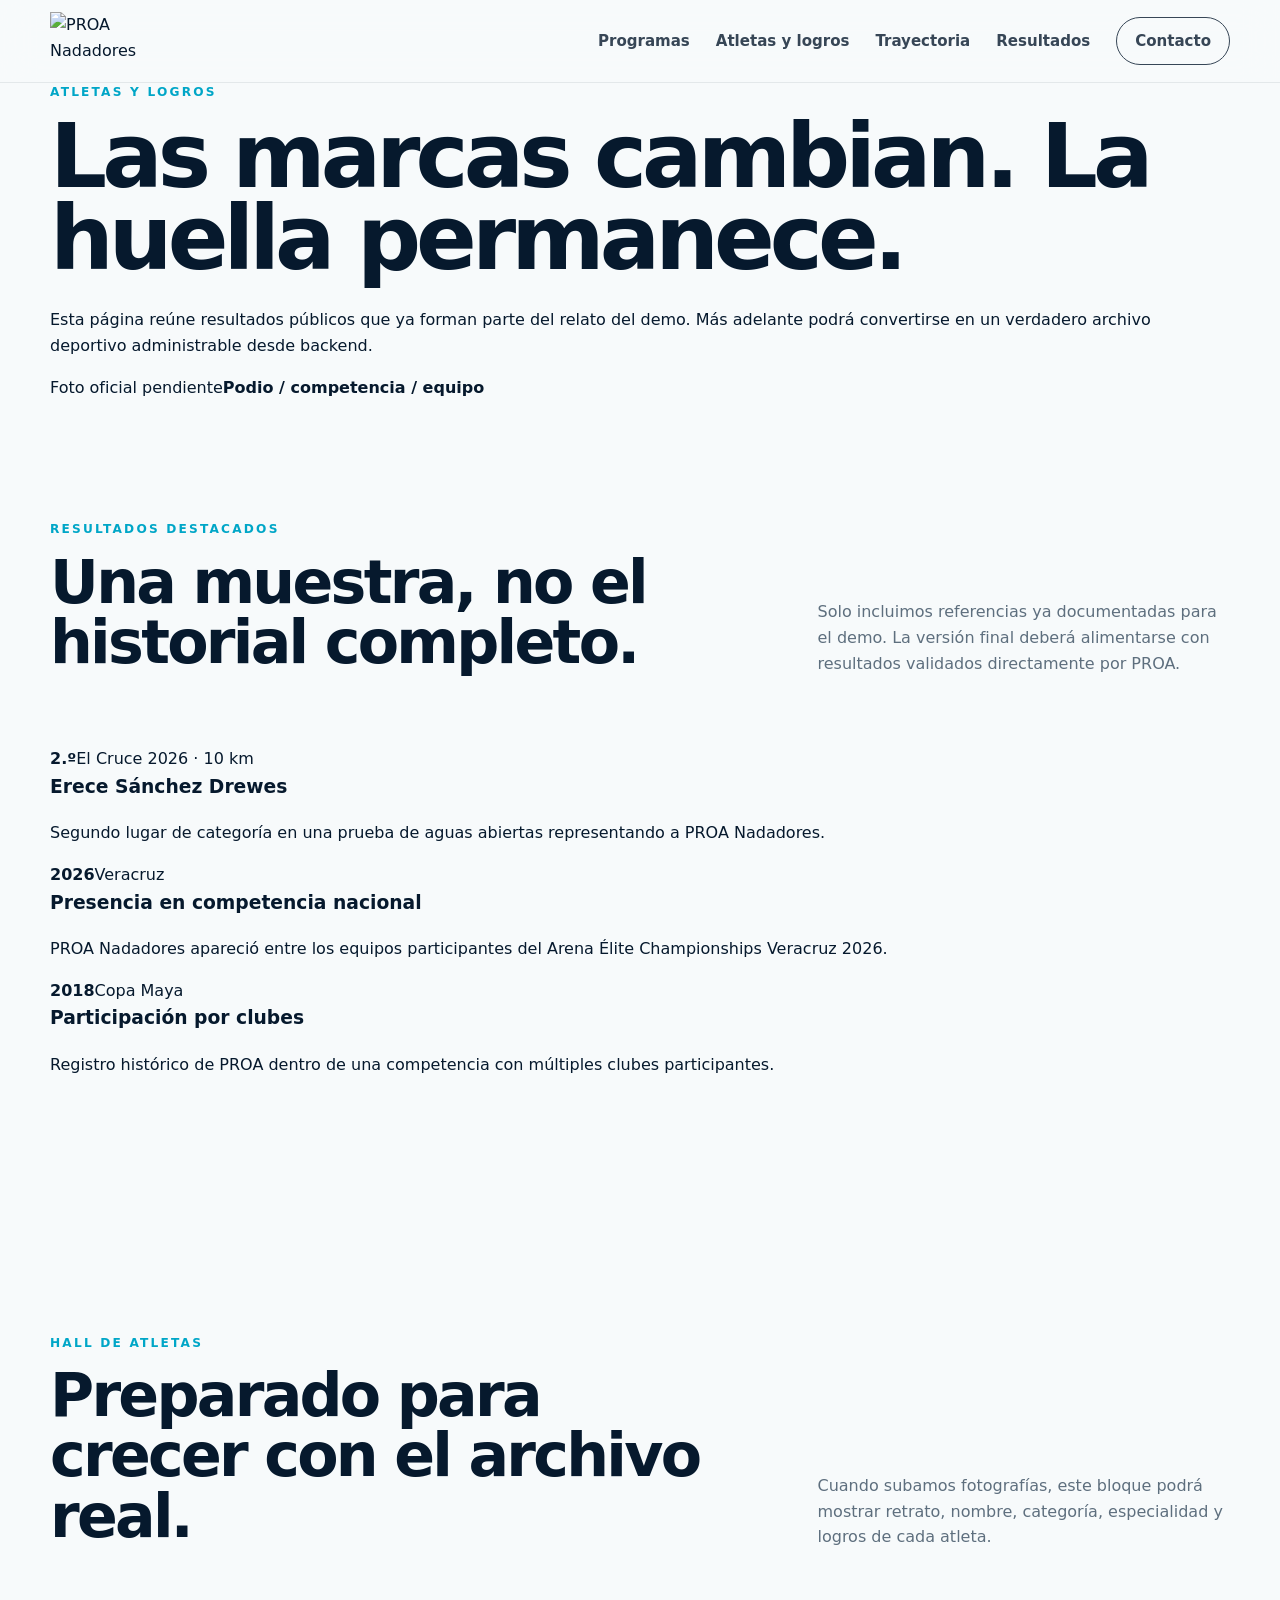
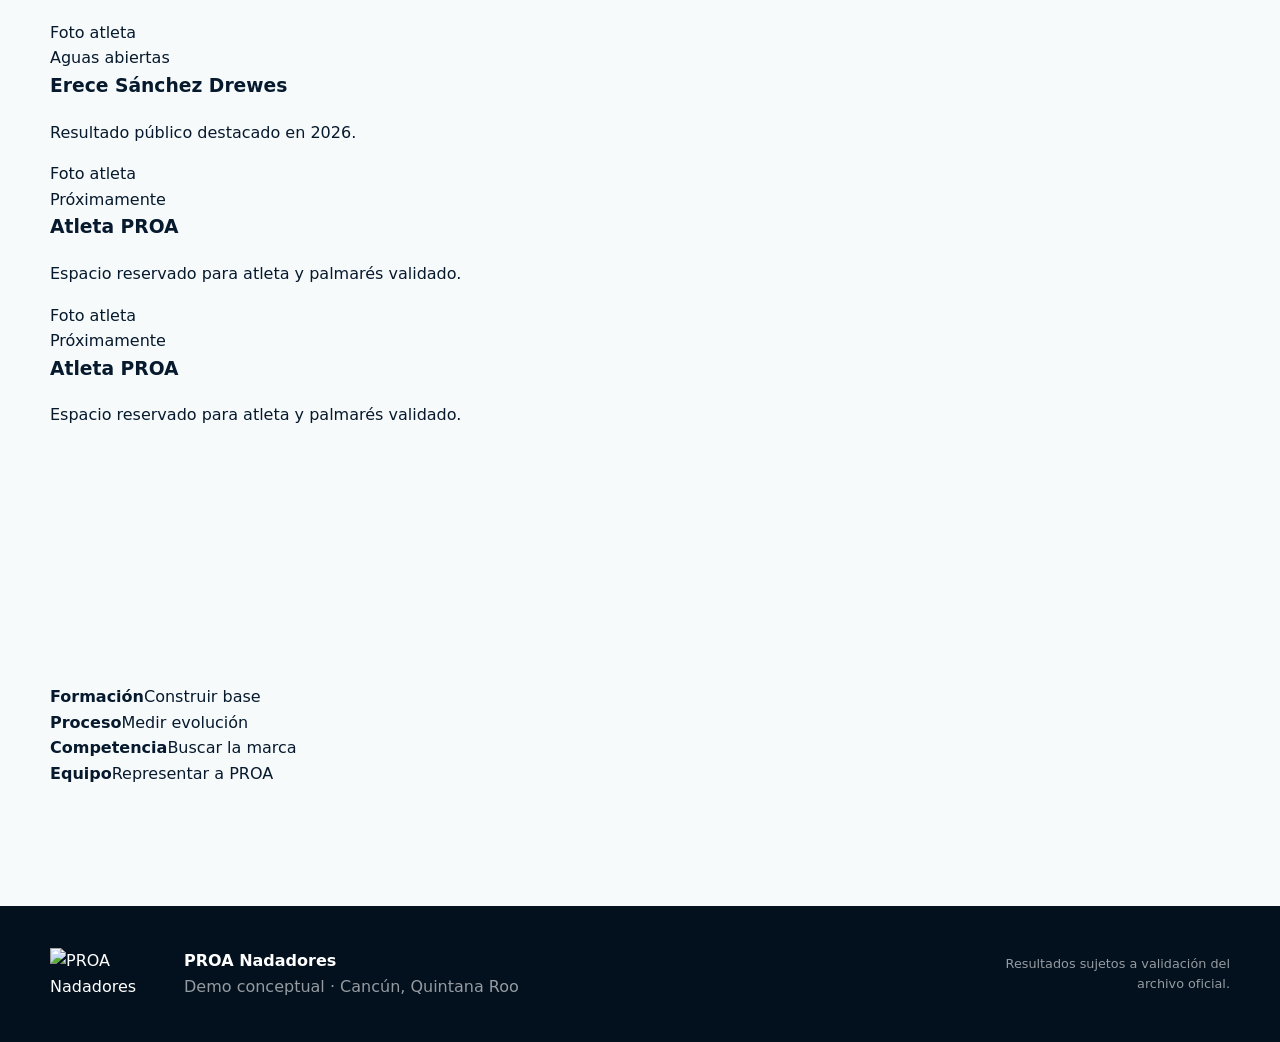
==== site/atletas-logros.html @ 6fd48df7 "Add PROA athletes and achievements page" ====
<!doctype html><html lang="es-MX"><head><meta charset="utf-8"><meta name="viewport" content="width=device-width,initial-scale=1"><title>Atletas y logros | PROA Nadadores</title><meta name="description" content="Atletas, resultados y logros destacados dentro del demo de PROA Nadadores."><meta name="robots" content="noindex,nofollow,noarchive"><link rel="stylesheet" href="assets/site.css"></head><body><a class="skip" href="#contenido">Saltar al contenido</a><header class="topbar"><div class="shell nav-wrap"><a class="brand" href="index.html"><img src="assets/PROA-logo.webp" alt="PROA Nadadores"></a><button class="menu-btn" type="button" aria-expanded="false" aria-controls="menu">Menú</button><nav id="menu" class="menu"><a href="programas.html">Programas</a><a class="active" href="atletas-logros.html">Atletas y logros</a><a href="historia.html">Trayectoria</a><a href="noticias.html">Resultados</a><a class="nav-cta" href="contacto.html">Contacto</a></nav></div></header><main id="contenido"><section class="page-hero page-hero-dark"><div class="shell page-hero-grid"><div><p class="eyebrow">Atletas y logros</p><h1>Las marcas cambian. La huella permanece.</h1><p class="page-lead">Esta página reúne resultados públicos que ya forman parte del relato del demo. Más adelante podrá convertirse en un verdadero archivo deportivo administrable desde backend.</p></div><div class="photo-placeholder inverse"><span>Foto oficial pendiente</span><strong>Podio / competencia / equipo</strong></div></div></section><section class="section"><div class="shell"><div class="section-head"><div><p class="eyebrow">Resultados destacados</p><h2>Una muestra, no el historial completo.</h2></div><p>Solo incluimos referencias ya documentadas para el demo. La versión final deberá alimentarse con resultados validados directamente por PROA.</p></div><div class="achievement-grid"><article class="achievement-card standout"><strong>2.º</strong><span>El Cruce 2026 · 10 km</span><h3>Erece Sánchez Drewes</h3><p>Segundo lugar de categoría en una prueba de aguas abiertas representando a PROA Nadadores.</p></article><article class="achievement-card"><strong>2026</strong><span>Veracruz</span><h3>Presencia en competencia nacional</h3><p>PROA Nadadores apareció entre los equipos participantes del Arena Élite Championships Veracruz 2026.</p></article><article class="achievement-card"><strong>2018</strong><span>Copa Maya</span><h3>Participación por clubes</h3><p>Registro histórico de PROA dentro de una competencia con múltiples clubes participantes.</p></article></div></div></section><section class="section soft"><div class="shell"><div class="section-head"><div><p class="eyebrow">Hall de atletas</p><h2>Preparado para crecer con el archivo real.</h2></div><p>Cuando subamos fotografías, este bloque podrá mostrar retrato, nombre, categoría, especialidad y logros de cada atleta.</p></div><div class="athlete-grid"><article class="athlete-placeholder"><div class="portrait-placeholder">Foto atleta</div><div><span>Aguas abiertas</span><h3>Erece Sánchez Drewes</h3><p>Resultado público destacado en 2026.</p></div></article><article class="athlete-placeholder muted"><div class="portrait-placeholder">Foto atleta</div><div><span>Próximamente</span><h3>Atleta PROA</h3><p>Espacio reservado para atleta y palmarés validado.</p></div></article><article class="athlete-placeholder muted"><div class="portrait-placeholder">Foto atleta</div><div><span>Próximamente</span><h3>Atleta PROA</h3><p>Espacio reservado para atleta y palmarés validado.</p></div></article></div></div></section><section class="section results-strip"><div class="shell stats-row"><div><strong>Formación</strong><span>Construir base</span></div><div><strong>Proceso</strong><span>Medir evolución</span></div><div><strong>Competencia</strong><span>Buscar la marca</span></div><div><strong>Equipo</strong><span>Representar a PROA</span></div></div></section></main><footer class="footer"><div class="shell footer-grid"><img src="assets/PROA-logo.webp" alt="PROA Nadadores"><div><strong>PROA Nadadores</strong><p>Demo conceptual · Cancún, Quintana Roo</p></div><p class="demo-note">Resultados sujetos a validación del archivo oficial.</p></div></footer><script src="assets/site.js" defer></script></body></html>
---- site/assets/site.css ----
:root{--ink:#06192d;--ink-2:#0c2945;--water:#00a6c7;--water-2:#35d2e2;--foam:#eefcff;--paper:#f7fafb;--white:#fff;--line:rgba(6,25,45,.14);--muted:#5e6f7e;--radius:24px;--shadow:0 24px 70px rgba(6,25,45,.12)}*{box-sizing:border-box}html{scroll-behavior:smooth}body{margin:0;font-family:Inter,ui-sans-serif,system-ui,-apple-system,BlinkMacSystemFont,"Segoe UI",sans-serif;color:var(--ink);background:var(--paper);line-height:1.6}img{max-width:100%;display:block}a{color:inherit;text-decoration:none}.shell{width:min(1180px,calc(100% - 40px));margin:auto}.skip{position:absolute;left:-999px;top:8px;background:#fff;padding:10px 14px;z-index:99}.skip:focus{left:8px}.topbar{position:sticky;top:0;z-index:40;background:rgba(247,250,251,.88);backdrop-filter:blur(18px);border-bottom:1px solid rgba(6,25,45,.08)}.nav-wrap{height:82px;display:flex;align-items:center;justify-content:space-between;gap:24px}.brand img{width:96px;height:58px;object-fit:contain}.menu{display:flex;align-items:center;gap:26px;font-size:.94rem;font-weight:700}.menu a{opacity:.8}.menu a:hover{opacity:1}.nav-cta{padding:11px 18px;border:1px solid var(--ink);border-radius:999px}.menu-btn{display:none;border:1px solid var(--line);background:#fff;border-radius:999px;padding:10px 15px;font-weight:800;color:var(--ink)}.hero{position:relative;overflow:hidden;background:linear-gradient(135deg,#041526 0%,#092b48 58%,#056b83 100%);color:#fff;min-height:720px;display:grid;align-items:center}.hero:after{content:"";position:absolute;inset:auto -12% -36% 38%;height:560px;border-radius:50%;background:radial-gradient(circle,rgba(53,210,226,.22),transparent 62%)}.hero-grid{position:relative;z-index:2;display:grid;grid-template-columns:1.15fr .85fr;gap:80px;align-items:center;padding:110px 0}.eyebrow{text-transform:uppercase;letter-spacing:.18em;font-size:.76rem;font-weight:900;color:var(--water)}.hero .eyebrow,.results .eyebrow{color:var(--water-2)}h1,h2,h3,p{margin-top:0}h1{font-size:clamp(3.3rem,7vw,6.9rem);line-height:.92;letter-spacing:-.055em;margin-bottom:28px}h1 span{color:var(--water-2)}h2{font-size:clamp(2.35rem,4.7vw,4.8rem);line-height:1;letter-spacing:-.045em;margin-bottom:20px}.hero-lead{font-size:1.18rem;max-width:680px;color:rgba(255,255,255,.77)}.hero-actions{display:flex;flex-wrap:wrap;gap:12px;margin:34px 0}.btn{display:inline-flex;align-items:center;justify-content:center;border-radius:999px;padding:14px 20px;font-weight:900}.btn-primary{background:var(--water-2);color:var(--ink)}.btn-ghost{border:1px solid rgba(255,255,255,.4);color:#fff}.hero-meta{display:flex;gap:10px;flex-wrap:wrap}.hero-meta span{border:1px solid rgba(255,255,255,.18);background:rgba(255,255,255,.05);padding:8px 12px;border-radius:999px;font-size:.82rem}.hero-mark{text-align:center}.logo-stage{position:relative;aspect-ratio:1;display:grid;place-items:center}.logo-stage img{width:62%;position:relative;z-index:2;filter:drop-shadow(0 24px 30px rgba(0,0,0,.28))}.ring{position:absolute;border-radius:50%;border:1px solid rgba(255,255,255,.22)}.ring-one{inset:7%}.ring-two{inset:20%;border-style:dashed;animation:spin 18s linear infinite}@keyframes spin{to{transform:rotate(360deg)}}.hero-mark p{color:rgba(255,255,255,.65);font-size:.85rem;letter-spacing:.12em;text-transform:uppercase}.lane{position:absolute;height:2px;background:linear-gradient(90deg,transparent,rgba(255,255,255,.2),transparent);width:130%;transform:rotate(-13deg);left:-15%}.lane-a{top:20%}.lane-b{top:48%}.lane-c{top:76%}.section{padding:120px 0}.section-dark{background:var(--ink);color:#fff;padding:80px 0}.statement-grid{display:grid;grid-template-columns:.35fr 1.65fr;gap:50px}.statement h2{margin:0;max-width:960px}.section-head{display:grid;grid-template-columns:1.25fr .75fr;gap:80px;align-items:end;margin-bottom:54px}.section-head p:last-child{color:var(--muted);max-width:520px}.program-grid{display:grid;grid-template-columns:repeat(12,1fr);gap:18px}.program-card{grid-column:span 4;min-height:300px;background:#fff;border:1px solid var(--line);border-radius:var(--radius);padding:30px;display:flex;flex-direction:column;box-shadow:0 8px 30px rgba(6,25,45,.04)}.program-card.feature{grid-column:span 8;background:linear-gradient(135deg,#fff,#eafbff)}.program-card.secondary{grid-column:span 4;opacity:.82}.program-card .num{font-size:.8rem;font-weight:900;color:var(--water);letter-spacing:.12em}.program-card h3{font-size:1.55rem;margin:36px 0 10px}.program-card p{color:var(--muted)}.tag{margin-top:auto;font-size:.78rem;font-weight:900;text-transform:uppercase;letter-spacing:.12em}.results{background:linear-gradient(145deg,#041526,#0b2d4b);color:#fff}.section-head.light p:last-child{color:rgba(255,255,255,.65)}.result-grid{display:grid;grid-template-columns:repeat(3,1fr);gap:18px}.result-card{border:1px solid rgba(255,255,255,.14);background:rgba(255,255,255,.05);border-radius:var(--radius);padding:34px;min-height:330px}.result-card strong{font-size:3.2rem;display:block;line-height:1;color:var(--water-2);letter-spacing:-.05em}.result-card span{display:block;color:rgba(255,255,255,.55);font-size:.8rem;text-transform:uppercase;letter-spacing:.12em;margin:8px 0 34px}.result-card h3{font-size:1.5rem}.result-card p{color:rgba(255,255,255,.68)}.result-card.standout{background:var(--water-2);color:var(--ink);border-color:transparent;transform:translateY(-18px)}.result-card.standout strong{color:var(--ink)}.result-card.standout span,.result-card.standout p{color:rgba(6,25,45,.68)}.history-grid{display:grid;grid-template-columns:.78fr 1.22fr;gap:90px}.sticky-copy{position:sticky;top:120px;align-self:start}.sticky-copy p:last-child{color:var(--muted)}.timeline{border-left:1px solid var(--line)}.time-item{display:grid;grid-template-columns:120px 1fr;gap:24px;padding:8px 0 52px 28px;position:relative}.time-item:before{content:"";position:absolute;left:-6px;top:12px;width:11px;height:11px;border-radius:50%;background:var(--water)}.time-item span{font-weight:950;color:var(--water);letter-spacing:.05em}.time-item h3{font-size:1.35rem;margin-bottom:6px}.time-item p{color:var(--muted)}.news{background:#edf5f7}.news-grid{display:grid;grid-template-columns:repeat(3,1fr);gap:18px}.news-card{background:#fff;border-radius:var(--radius);padding:30px;border:1px solid var(--line);min-height:290px;display:flex;flex-direction:column}.news-card>span{font-size:.76rem;text-transform:uppercase;letter-spacing:.12em;font-weight:900;color:var(--water)}.news-card h3{font-size:1.55rem;margin:30px 0 8px}.news-card p{color:var(--muted)}.news-card a{margin-top:auto;font-weight:900}.news-card.muted{background:transparent;border-style:dashed}.contact{background:#fff}.contact-grid{display:grid;grid-template-columns:1fr 1fr;gap:80px;align-items:center}.contact-grid>div:first-child p:last-child{color:var(--muted);max-width:580px}.contact-panel{border-top:1px solid var(--line)}.contact-panel a{display:flex;justify-content:space-between;gap:18px;padding:21px 0;border-bottom:1px solid var(--line)}.contact-panel span{color:var(--muted)}.contact-panel strong{text-align:right}.footer{background:#03111e;color:#fff;padding:42px 0}.footer-grid{display:grid;grid-template-columns:110px 1fr auto;align-items:center;gap:24px}.footer img{width:90px;max-height:62px;object-fit:contain}.footer p{margin:0;color:rgba(255,255,255,.58)}.demo-note{font-size:.8rem;max-width:260px;text-align:right}.reveal{opacity:0;transform:translateY(18px);transition:opacity .7s ease,transform .7s ease}.reveal.visible{opacity:1;transform:none}@media (prefers-reduced-motion:reduce){html{scroll-behavior:auto}.reveal{opacity:1;transform:none;transition:none}.ring-two{animation:none}}@media (max-width:900px){.menu-btn{display:block}.menu{display:none;position:absolute;top:72px;left:20px;right:20px;flex-direction:column;align-items:stretch;background:#fff;border:1px solid var(--line);border-radius:18px;padding:18px;box-shadow:var(--shadow)}.menu.open{display:flex}.hero-grid,.section-head,.history-grid,.contact-grid,.statement-grid{grid-template-columns:1fr;gap:36px}.hero-grid{padding:86px 0 70px}.hero-mark{max-width:480px;margin:auto}.section{padding:84px 0}.program-card,.program-card.feature,.program-card.secondary{grid-column:span 6}.result-grid,.news-grid{grid-template-columns:1fr}.result-card.standout{transform:none}.sticky-copy{position:static}.footer-grid{grid-template-columns:80px 1fr}.demo-note{grid-column:1/-1;text-align:left}.section-head{margin-bottom:38px}}@media (max-width:620px){.shell{width:min(100% - 28px,1180px)}.nav-wrap{height:72px}.brand img{width:82px}h1{font-size:clamp(3rem,15vw,4.8rem)}h2{font-size:clamp(2.2rem,11vw,3.6rem)}.hero{min-height:auto}.hero-actions{flex-direction:column;align-items:stretch}.program-card,.program-card.feature,.program-card.secondary{grid-column:1/-1}.program-card{min-height:260px}.time-item{grid-template-columns:1fr;gap:6px}.footer-grid{grid-template-columns:1fr}.contact-panel a{flex-direction:column}.contact-panel strong{text-align:left}.statement-grid{gap:10px}}
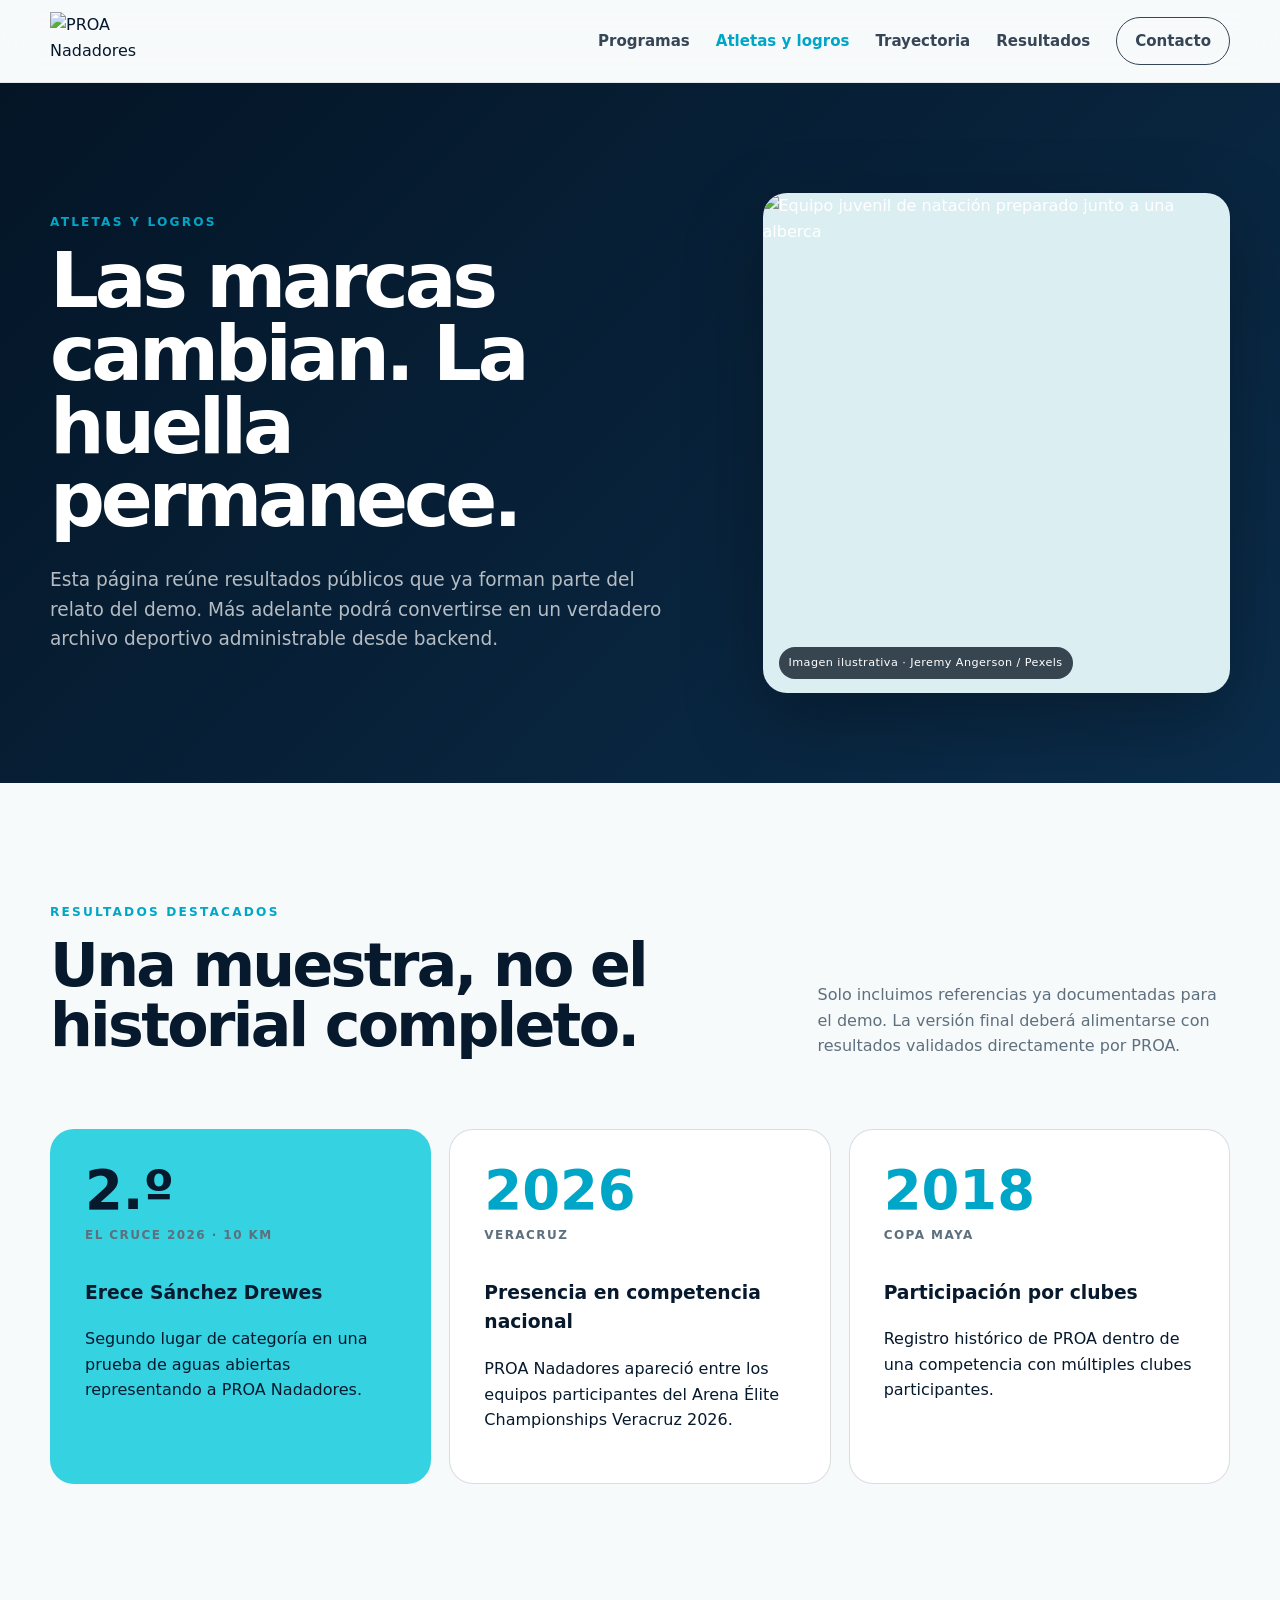
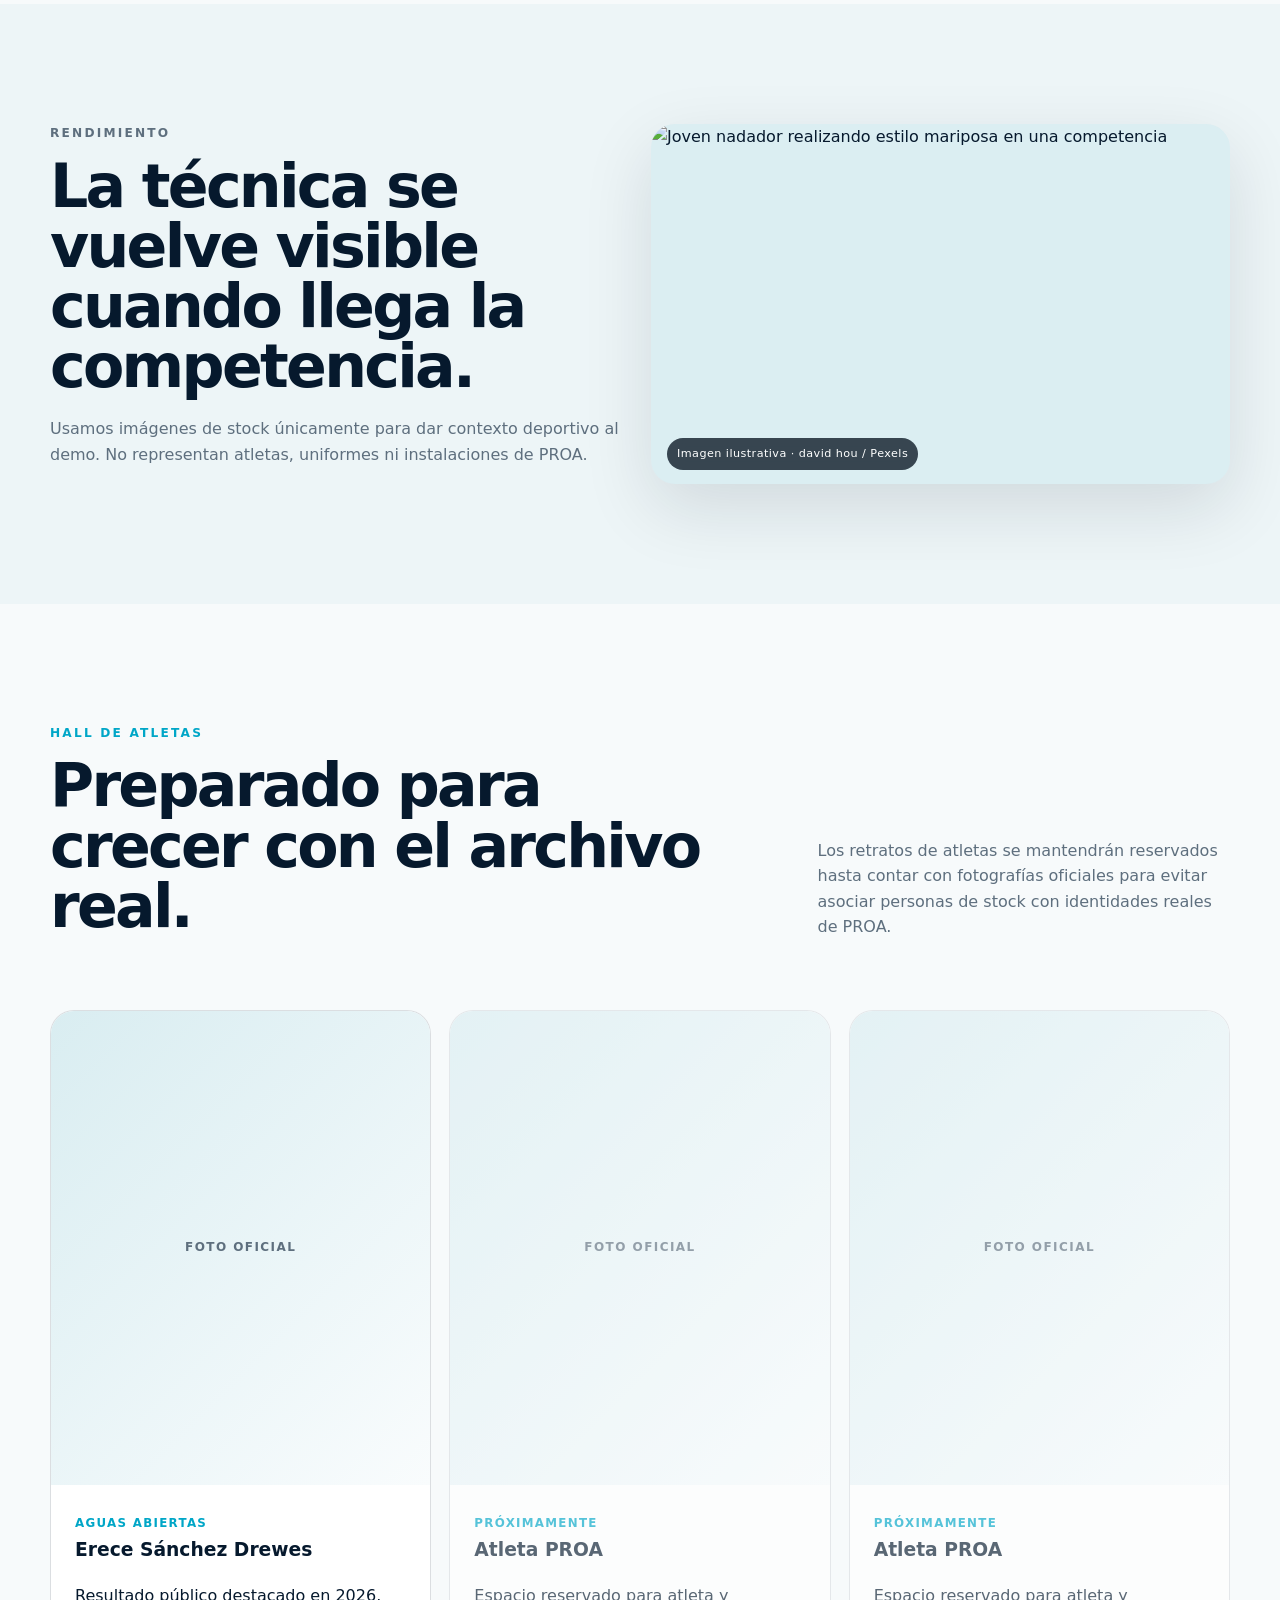
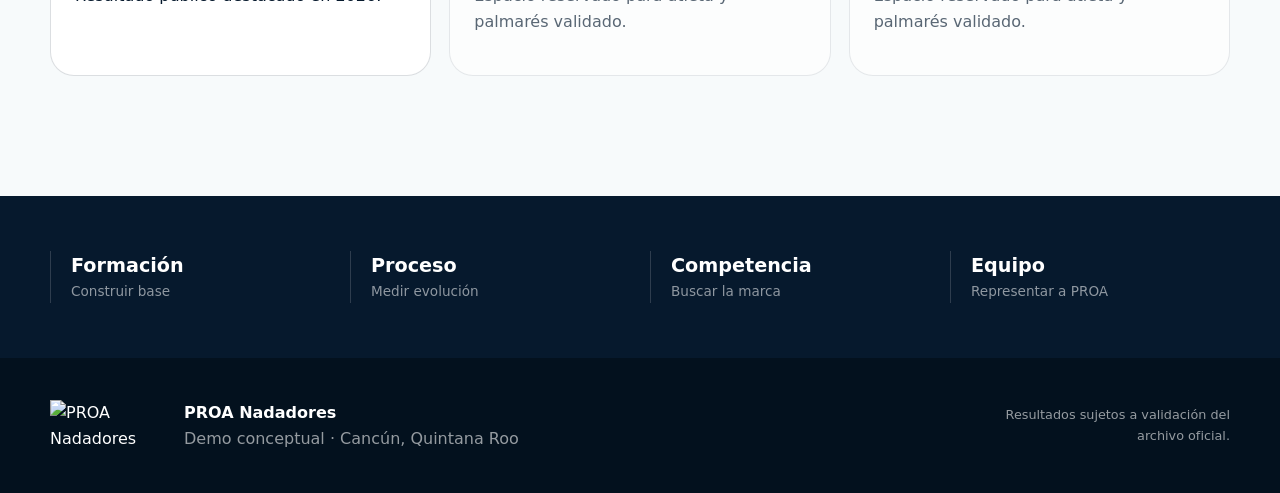
==== commit 413c7007: "Add licensed youth swim imagery to athletes page" ====
--- a/site/atletas-logros.html
+++ b/site/atletas-logros.html
@@ -1 +1 @@
-<!doctype html><html lang="es-MX"><head><meta charset="utf-8"><meta name="viewport" content="width=device-width,initial-scale=1"><title>Atletas y logros | PROA Nadadores</title><meta name="description" content="Atletas, resultados y logros destacados dentro del demo de PROA Nadadores."><meta name="robots" content="noindex,nofollow,noarchive"><link rel="stylesheet" href="assets/site.css"></head><body><a class="skip" href="#contenido">Saltar al contenido</a><header class="topbar"><div class="shell nav-wrap"><a class="brand" href="index.html"><img src="assets/PROA-logo.webp" alt="PROA Nadadores"></a><button class="menu-btn" type="button" aria-expanded="false" aria-controls="menu">Menú</button><nav id="menu" class="menu"><a href="programas.html">Programas</a><a class="active" href="atletas-logros.html">Atletas y logros</a><a href="historia.html">Trayectoria</a><a href="noticias.html">Resultados</a><a class="nav-cta" href="contacto.html">Contacto</a></nav></div></header><main id="contenido"><section class="page-hero page-hero-dark"><div class="shell page-hero-grid"><div><p class="eyebrow">Atletas y logros</p><h1>Las marcas cambian. La huella permanece.</h1><p class="page-lead">Esta página reúne resultados públicos que ya forman parte del relato del demo. Más adelante podrá convertirse en un verdadero archivo deportivo administrable desde backend.</p></div><div class="photo-placeholder inverse"><span>Foto oficial pendiente</span><strong>Podio / competencia / equipo</strong></div></div></section><section class="section"><div class="shell"><div class="section-head"><div><p class="eyebrow">Resultados destacados</p><h2>Una muestra, no el historial completo.</h2></div><p>Solo incluimos referencias ya documentadas para el demo. La versión final deberá alimentarse con resultados validados directamente por PROA.</p></div><div class="achievement-grid"><article class="achievement-card standout"><strong>2.º</strong><span>El Cruce 2026 · 10 km</span><h3>Erece Sánchez Drewes</h3><p>Segundo lugar de categoría en una prueba de aguas abiertas representando a PROA Nadadores.</p></article><article class="achievement-card"><strong>2026</strong><span>Veracruz</span><h3>Presencia en competencia nacional</h3><p>PROA Nadadores apareció entre los equipos participantes del Arena Élite Championships Veracruz 2026.</p></article><article class="achievement-card"><strong>2018</strong><span>Copa Maya</span><h3>Participación por clubes</h3><p>Registro histórico de PROA dentro de una competencia con múltiples clubes participantes.</p></article></div></div></section><section class="section soft"><div class="shell"><div class="section-head"><div><p class="eyebrow">Hall de atletas</p><h2>Preparado para crecer con el archivo real.</h2></div><p>Cuando subamos fotografías, este bloque podrá mostrar retrato, nombre, categoría, especialidad y logros de cada atleta.</p></div><div class="athlete-grid"><article class="athlete-placeholder"><div class="portrait-placeholder">Foto atleta</div><div><span>Aguas abiertas</span><h3>Erece Sánchez Drewes</h3><p>Resultado público destacado en 2026.</p></div></article><article class="athlete-placeholder muted"><div class="portrait-placeholder">Foto atleta</div><div><span>Próximamente</span><h3>Atleta PROA</h3><p>Espacio reservado para atleta y palmarés validado.</p></div></article><article class="athlete-placeholder muted"><div class="portrait-placeholder">Foto atleta</div><div><span>Próximamente</span><h3>Atleta PROA</h3><p>Espacio reservado para atleta y palmarés validado.</p></div></article></div></div></section><section class="section results-strip"><div class="shell stats-row"><div><strong>Formación</strong><span>Construir base</span></div><div><strong>Proceso</strong><span>Medir evolución</span></div><div><strong>Competencia</strong><span>Buscar la marca</span></div><div><strong>Equipo</strong><span>Representar a PROA</span></div></div></section></main><footer class="footer"><div class="shell footer-grid"><img src="assets/PROA-logo.webp" alt="PROA Nadadores"><div><strong>PROA Nadadores</strong><p>Demo conceptual · Cancún, Quintana Roo</p></div><p class="demo-note">Resultados sujetos a validación del archivo oficial.</p></div></footer><script src="assets/site.js" defer></script></body></html>+<!doctype html><html lang="es-MX"><head><meta charset="utf-8"><meta name="viewport" content="width=device-width,initial-scale=1"><title>Atletas y logros | PROA Nadadores</title><meta name="description" content="Atletas, resultados y logros destacados dentro del demo de PROA Nadadores."><meta name="robots" content="noindex,nofollow,noarchive"><link rel="stylesheet" href="assets/site.css"><link rel="stylesheet" href="assets/pages.css"></head><body><a class="skip" href="#contenido">Saltar al contenido</a><header class="topbar"><div class="shell nav-wrap"><a class="brand" href="index.html"><img src="assets/PROA-logo.webp" alt="PROA Nadadores"></a><button class="menu-btn" type="button" aria-expanded="false" aria-controls="menu">Menú</button><nav id="menu" class="menu"><a href="programas.html">Programas</a><a class="active" href="atletas-logros.html">Atletas y logros</a><a href="historia.html">Trayectoria</a><a href="noticias.html">Resultados</a><a class="nav-cta" href="contacto.html">Contacto</a></nav></div></header><main id="contenido"><section class="page-hero page-hero-dark"><div class="shell page-hero-grid"><div><p class="eyebrow">Atletas y logros</p><h1>Las marcas cambian. La huella permanece.</h1><p class="page-lead">Esta página reúne resultados públicos que ya forman parte del relato del demo. Más adelante podrá convertirse en un verdadero archivo deportivo administrable desde backend.</p></div><figure class="licensed-photo tall"><img src="https://images.pexels.com/photos/15556516/pexels-photo-15556516.jpeg?auto=compress&cs=tinysrgb&w=1600" alt="Equipo juvenil de natación preparado junto a una alberca"><figcaption>Imagen ilustrativa · Jeremy Angerson / Pexels</figcaption></figure></div></section><section class="section"><div class="shell"><div class="section-head"><div><p class="eyebrow">Resultados destacados</p><h2>Una muestra, no el historial completo.</h2></div><p>Solo incluimos referencias ya documentadas para el demo. La versión final deberá alimentarse con resultados validados directamente por PROA.</p></div><div class="achievement-grid"><article class="achievement-card standout"><strong>2.º</strong><span>El Cruce 2026 · 10 km</span><h3>Erece Sánchez Drewes</h3><p>Segundo lugar de categoría en una prueba de aguas abiertas representando a PROA Nadadores.</p></article><article class="achievement-card"><strong>2026</strong><span>Veracruz</span><h3>Presencia en competencia nacional</h3><p>PROA Nadadores apareció entre los equipos participantes del Arena Élite Championships Veracruz 2026.</p></article><article class="achievement-card"><strong>2018</strong><span>Copa Maya</span><h3>Participación por clubes</h3><p>Registro histórico de PROA dentro de una competencia con múltiples clubes participantes.</p></article></div></div></section><section class="section soft"><div class="shell visual-band"><div class="visual-copy"><p class="eyebrow">Rendimiento</p><h2>La técnica se vuelve visible cuando llega la competencia.</h2><p>Usamos imágenes de stock únicamente para dar contexto deportivo al demo. No representan atletas, uniformes ni instalaciones de PROA.</p></div><figure class="licensed-photo"><img src="https://images.pexels.com/photos/30551087/pexels-photo-30551087.jpeg?auto=compress&cs=tinysrgb&w=1600" alt="Joven nadador realizando estilo mariposa en una competencia"><figcaption>Imagen ilustrativa · david hou / Pexels</figcaption></figure></div></section><section class="section"><div class="shell"><div class="section-head"><div><p class="eyebrow">Hall de atletas</p><h2>Preparado para crecer con el archivo real.</h2></div><p>Los retratos de atletas se mantendrán reservados hasta contar con fotografías oficiales para evitar asociar personas de stock con identidades reales de PROA.</p></div><div class="athlete-grid"><article class="athlete-placeholder"><div class="portrait-placeholder">Foto oficial</div><div><span>Aguas abiertas</span><h3>Erece Sánchez Drewes</h3><p>Resultado público destacado en 2026.</p></div></article><article class="athlete-placeholder muted"><div class="portrait-placeholder">Foto oficial</div><div><span>Próximamente</span><h3>Atleta PROA</h3><p>Espacio reservado para atleta y palmarés validado.</p></div></article><article class="athlete-placeholder muted"><div class="portrait-placeholder">Foto oficial</div><div><span>Próximamente</span><h3>Atleta PROA</h3><p>Espacio reservado para atleta y palmarés validado.</p></div></article></div></div></section><section class="section results-strip"><div class="shell stats-row"><div><strong>Formación</strong><span>Construir base</span></div><div><strong>Proceso</strong><span>Medir evolución</span></div><div><strong>Competencia</strong><span>Buscar la marca</span></div><div><strong>Equipo</strong><span>Representar a PROA</span></div></div></section></main><footer class="footer"><div class="shell footer-grid"><img src="assets/PROA-logo.webp" alt="PROA Nadadores"><div><strong>PROA Nadadores</strong><p>Demo conceptual · Cancún, Quintana Roo</p></div><p class="demo-note">Resultados sujetos a validación del archivo oficial.</p></div></footer><script src="assets/site.js" defer></script></body></html>
--- a/site/assets/pages.css
+++ b/site/assets/pages.css
@@ -0,0 +1 @@
+.menu a.active{opacity:1;color:var(--water)}.page-hero{padding:110px 0 90px;background:linear-gradient(180deg,#f7fafb,#edf7f9);overflow:hidden}.page-hero-dark{background:linear-gradient(135deg,#041526,#0b2d4b);color:#fff}.page-hero-grid{display:grid;grid-template-columns:1.15fr .85fr;gap:80px;align-items:center}.page-hero h1{font-size:clamp(3.2rem,6vw,6rem);line-height:.95;max-width:850px}.page-lead{font-size:1.16rem;max-width:720px;color:var(--muted)}.page-hero-dark .page-lead{color:rgba(255,255,255,.7)}.photo-placeholder{min-height:350px;border:1px dashed rgba(6,25,45,.25);border-radius:var(--radius);background:linear-gradient(135deg,rgba(0,166,199,.08),rgba(53,210,226,.18));display:flex;flex-direction:column;justify-content:flex-end;padding:28px;position:relative;overflow:hidden}.photo-placeholder:before{content:"";position:absolute;inset:12%;border:1px solid rgba(6,25,45,.08);border-radius:50%}.photo-placeholder span{font-size:.72rem;letter-spacing:.14em;text-transform:uppercase;font-weight:900;color:var(--water);position:relative}.photo-placeholder strong{font-size:1.35rem;position:relative}.photo-placeholder.inverse{border-color:rgba(255,255,255,.22);background:rgba(255,255,255,.05)}.photo-placeholder.inverse strong{color:#fff}.photo-placeholder.wide{grid-column:span 2}.detail-grid{display:grid;grid-template-columns:repeat(2,1fr);gap:20px}.detail-card{background:#fff;border:1px solid var(--line);border-radius:var(--radius);padding:36px;min-height:360px}.detail-card.feature{grid-column:1/-1;background:linear-gradient(135deg,#fff,#eafcff)}.detail-card.dark{background:var(--ink);color:#fff}.detail-card.secondary{opacity:.82}.detail-card .num{font-size:.78rem;font-weight:900;color:var(--water);letter-spacing:.15em}.detail-card h2{font-size:clamp(2rem,4vw,3.5rem);margin:24px 0 14px}.detail-card p,.detail-card li{color:var(--muted)}.detail-card.dark p,.detail-card.dark li{color:rgba(255,255,255,.68)}.detail-card ul,.info-card ul{padding-left:20px}.pill-row{display:flex;gap:8px;flex-wrap:wrap;margin-top:24px}.pill-row span{font-size:.72rem;text-transform:uppercase;letter-spacing:.1em;border:1px solid var(--line);padding:7px 10px;border-radius:999px;font-weight:900}.callout{background:#dff7fb}.callout-grid{display:grid;grid-template-columns:1.2fr .8fr;gap:70px;align-items:end}.callout-grid>p{color:var(--muted)}.soft{background:#edf5f7}.achievement-grid{display:grid;grid-template-columns:repeat(3,1fr);gap:18px}.achievement-card{background:#fff;border:1px solid var(--line);border-radius:var(--radius);padding:34px;min-height:310px}.achievement-card strong{display:block;font-size:3.4rem;line-height:1;color:var(--water)}.achievement-card>span{display:block;margin:8px 0 32px;color:var(--muted);font-size:.75rem;letter-spacing:.12em;text-transform:uppercase;font-weight:800}.achievement-card.standout{background:var(--water-2);border-color:transparent}.achievement-card.standout strong{color:var(--ink)}.athlete-grid{display:grid;grid-template-columns:repeat(3,1fr);gap:18px}.athlete-placeholder{background:#fff;border:1px solid var(--line);border-radius:var(--radius);overflow:hidden}.athlete-placeholder.muted{opacity:.65}.portrait-placeholder{aspect-ratio:4/5;background:linear-gradient(135deg,#d9edf1,#f9fcfd);display:grid;place-items:center;color:var(--muted);font-weight:900;text-transform:uppercase;letter-spacing:.12em;font-size:.75rem}.athlete-placeholder>div:last-child{padding:24px}.athlete-placeholder span,.news-kicker{color:var(--water);font-size:.74rem;font-weight:900;text-transform:uppercase;letter-spacing:.11em}.results-strip{background:var(--ink);color:#fff;padding:55px 0}.stats-row{display:grid;grid-template-columns:repeat(4,1fr);gap:20px}.stats-row div{border-left:1px solid rgba(255,255,255,.16);padding-left:20px}.stats-row strong,.stats-row span{display:block}.stats-row strong{font-size:1.2rem}.stats-row span{color:rgba(255,255,255,.55);font-size:.85rem}.timeline-large .time-item{padding-bottom:70px}.time-item.future:before{background:transparent;border:2px solid var(--water)}.archive-grid{display:grid;grid-template-columns:repeat(2,1fr);gap:18px}.featured-news{display:grid;grid-template-columns:1.05fr .95fr;gap:70px;align-items:center}.featured-news>div:first-child>p:not(.eyebrow){color:var(--muted);font-size:1.05rem}.text-link{font-weight:900}.news-list{border-top:1px solid var(--line)}.news-list article{display:grid;grid-template-columns:110px 1fr auto;gap:28px;padding:30px 0;border-bottom:1px solid var(--line);align-items:start}.news-list article.muted{opacity:.62}.news-date{font-size:1.2rem;font-weight:950;color:var(--water)}.news-list h3{font-size:1.5rem;margin:5px 0}.news-list p{color:var(--muted);margin:0}.news-list>a,.news-list article>a{font-weight:900}.contact-page-grid{display:grid;grid-template-columns:1.15fr .85fr;gap:80px}.contact-panel.large{margin-top:34px}.info-card{background:var(--ink);color:#fff;padding:36px;border-radius:var(--radius);align-self:start}.info-card p,.info-card li{color:rgba(255,255,255,.66)}.info-card h3{font-size:2rem;margin:16px 0}.map-placeholder{min-height:340px;border-radius:var(--radius);border:1px dashed var(--line);background:repeating-linear-gradient(45deg,#fff,#fff 16px,#f3f8f9 16px,#f3f8f9 32px);display:grid;place-items:center;color:var(--muted);font-weight:900;text-align:center;padding:30px}.licensed-photo{margin:0;position:relative;border-radius:var(--radius);overflow:hidden;box-shadow:var(--shadow);background:#dbeef2}.licensed-photo img{width:100%;height:100%;min-height:360px;object-fit:cover}.licensed-photo figcaption{position:absolute;left:16px;bottom:14px;background:rgba(3,17,30,.76);color:#fff;padding:7px 10px;border-radius:999px;font-size:.7rem;letter-spacing:.04em;backdrop-filter:blur(8px)}.licensed-photo.compact img{min-height:300px}.licensed-photo.tall img{min-height:500px}.page-hero-dark .licensed-photo{box-shadow:0 28px 80px rgba(0,0,0,.28)}.hero-photo{margin:0;position:relative;border-radius:32px;overflow:hidden;min-height:500px;box-shadow:0 32px 90px rgba(0,0,0,.3);border:1px solid rgba(255,255,255,.12)}.hero-photo>img{width:100%;height:100%;min-height:500px;object-fit:cover}.hero-photo:after{content:"";position:absolute;inset:0;background:linear-gradient(180deg,transparent 50%,rgba(3,17,30,.65))}.hero-photo figcaption{position:absolute;z-index:2;left:18px;bottom:16px;color:#fff;font-size:.72rem;background:rgba(3,17,30,.68);padding:7px 10px;border-radius:999px}.hero-logo-badge{position:absolute;z-index:3;right:18px;top:18px;width:112px;padding:12px;border-radius:18px;background:rgba(255,255,255,.9);backdrop-filter:blur(8px)}.hero-logo-badge img{width:100%;height:auto}.visual-band{display:grid;grid-template-columns:1fr 1fr;gap:22px;align-items:center}.visual-copy p{color:var(--muted);max-width:620px}.stock-note{font-size:.78rem;color:var(--muted);margin-top:12px}.stock-note strong{color:var(--ink)}@media(max-width:900px){.page-hero-grid,.callout-grid,.featured-news,.contact-page-grid,.visual-band{grid-template-columns:1fr;gap:38px}.detail-grid,.archive-grid{grid-template-columns:1fr}.detail-card.feature,.photo-placeholder.wide{grid-column:auto}.achievement-grid,.athlete-grid{grid-template-columns:1fr}.stats-row{grid-template-columns:repeat(2,1fr)}.page-hero{padding:80px 0 65px}.hero-photo,.hero-photo>img{min-height:390px}}@media(max-width:620px){.detail-card{padding:26px}.stats-row{grid-template-columns:1fr}.news-list article{grid-template-columns:1fr;gap:8px}.photo-placeholder{min-height:250px}.licensed-photo img,.licensed-photo.tall img{min-height:280px}.hero-photo,.hero-photo>img{min-height:320px}.hero-logo-badge{width:86px}}
